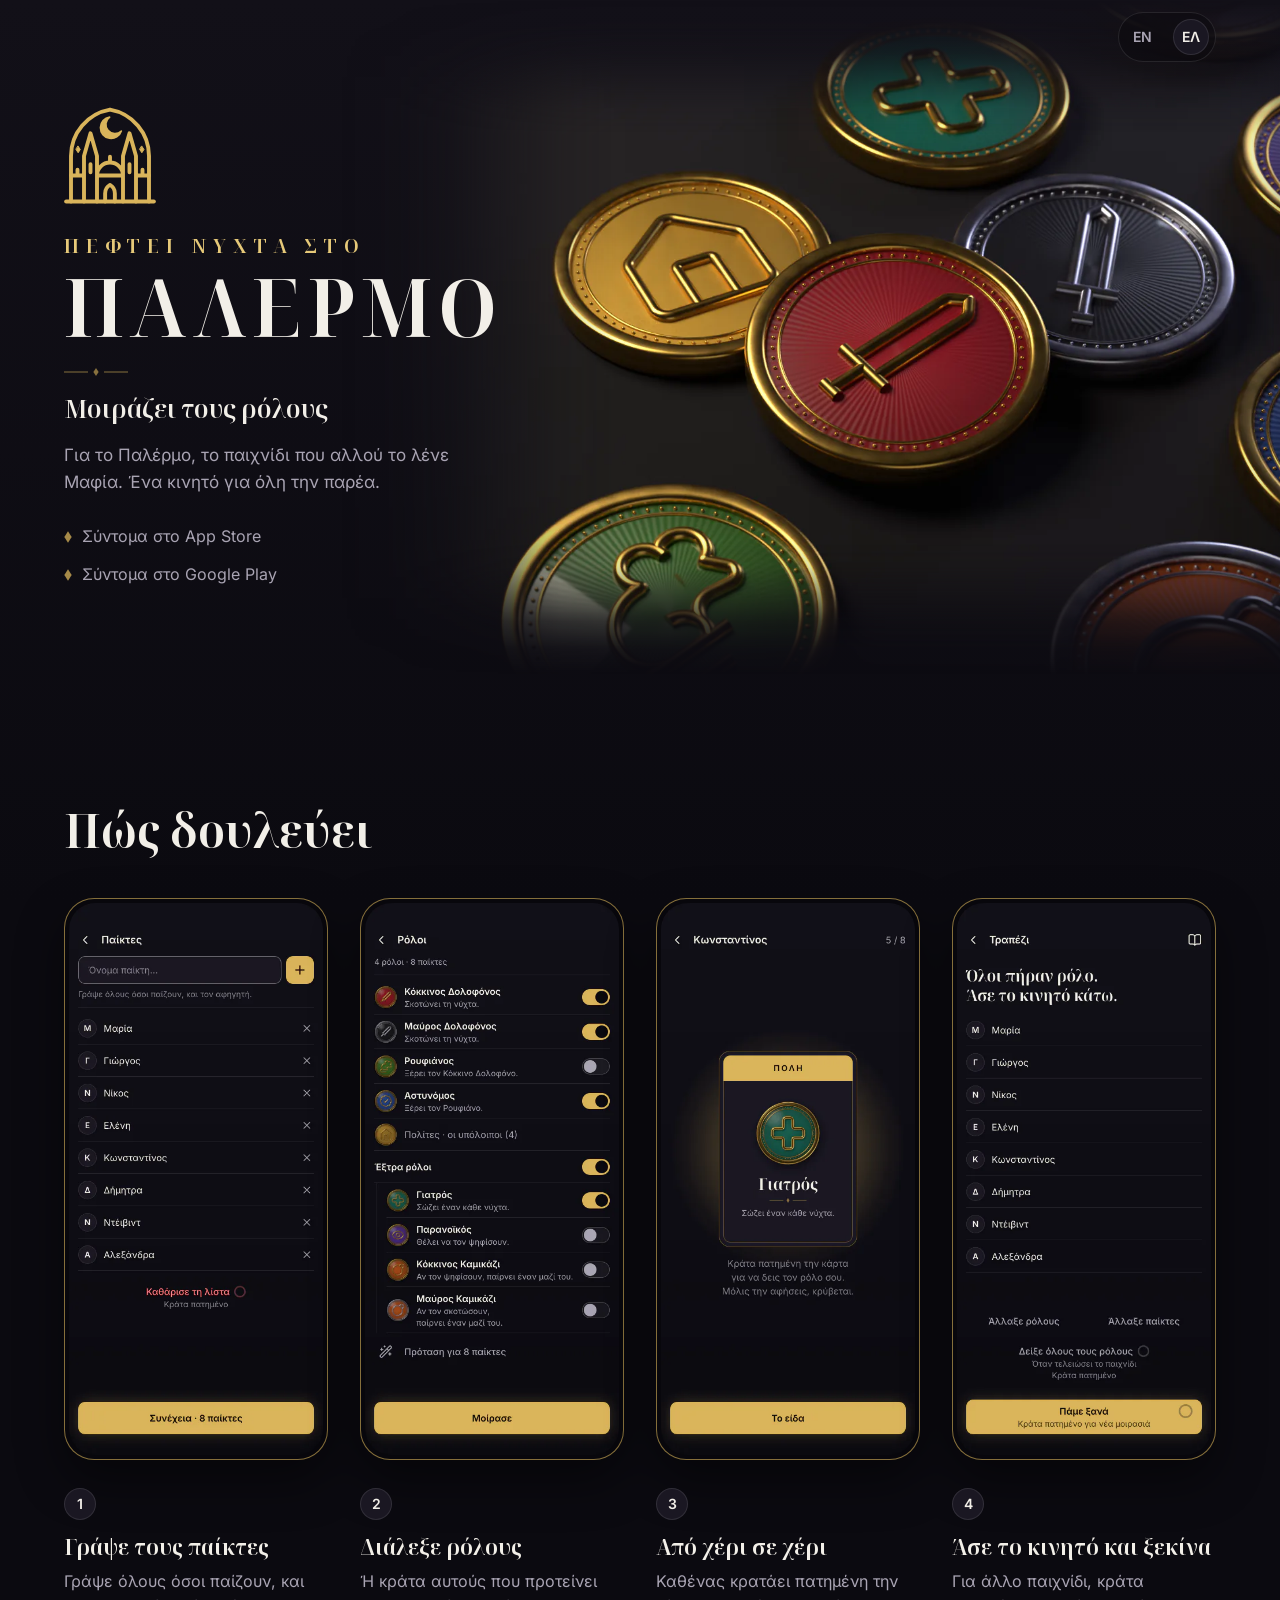
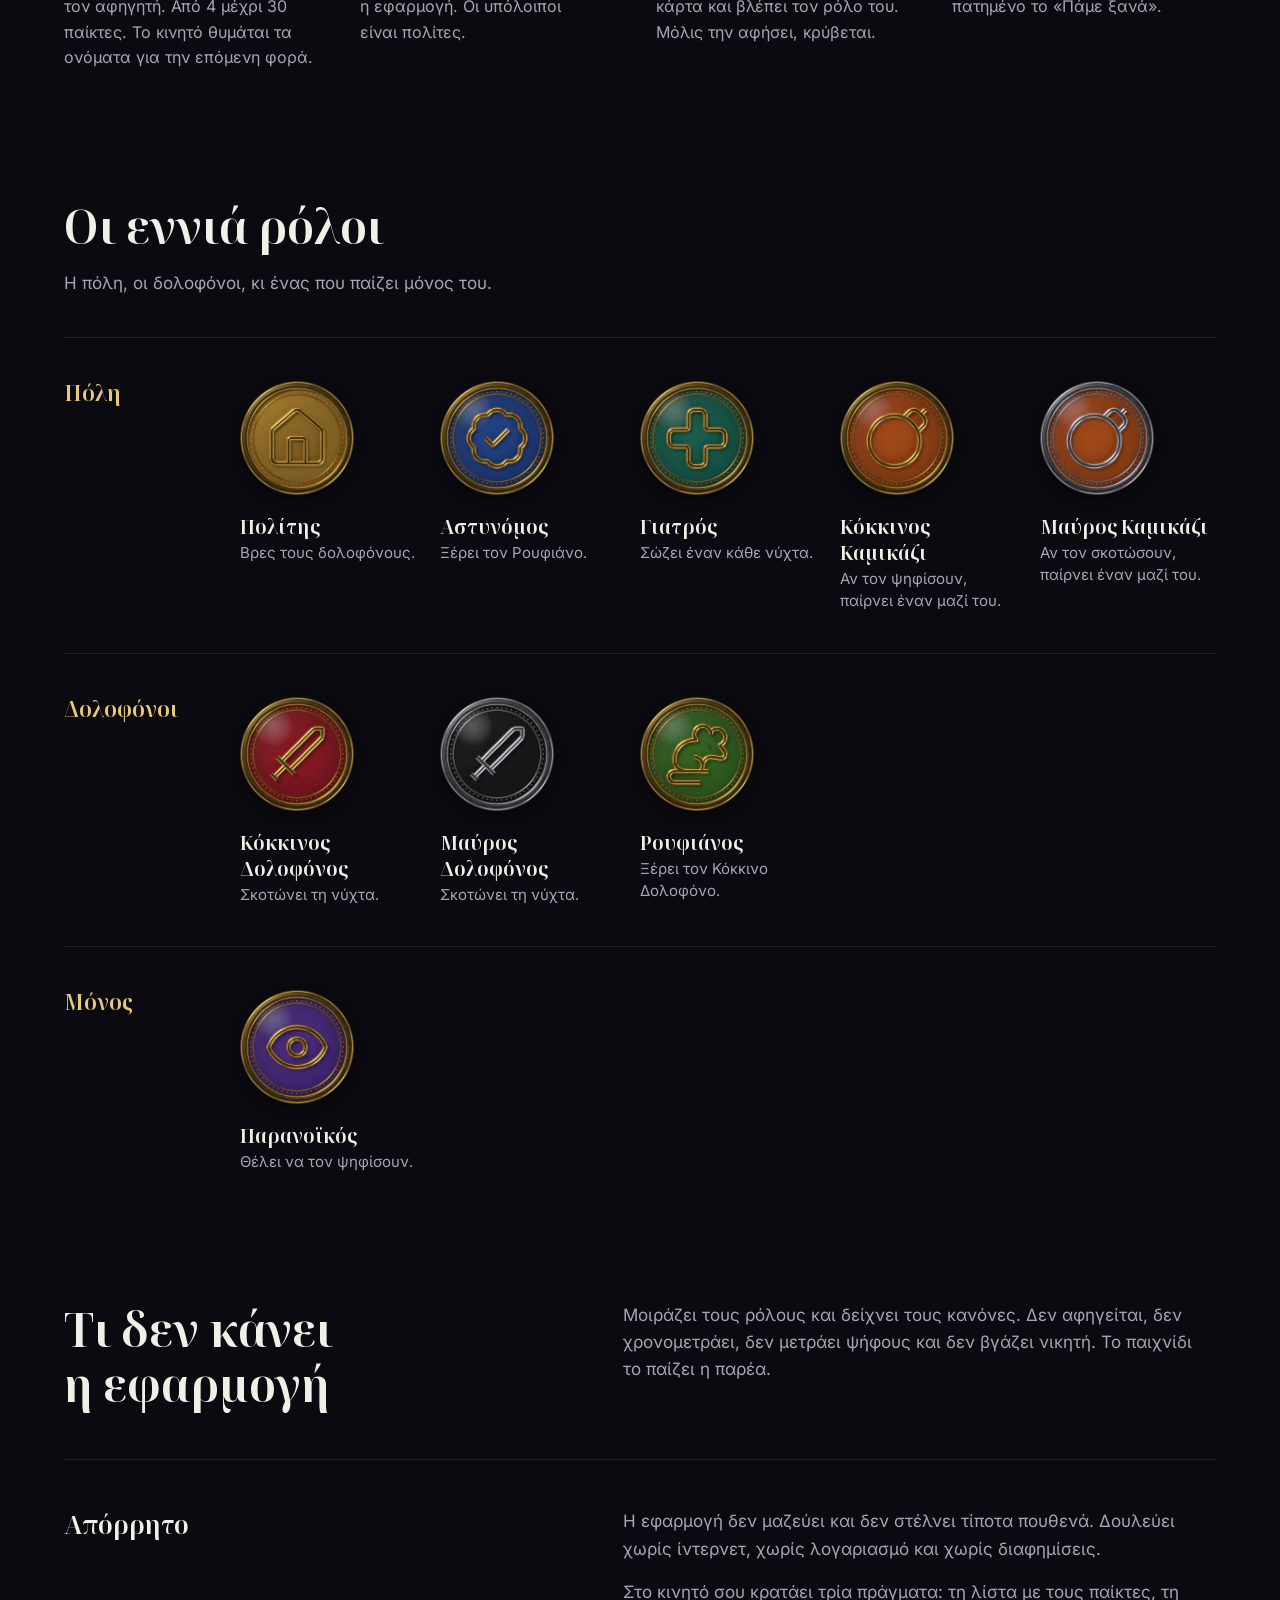
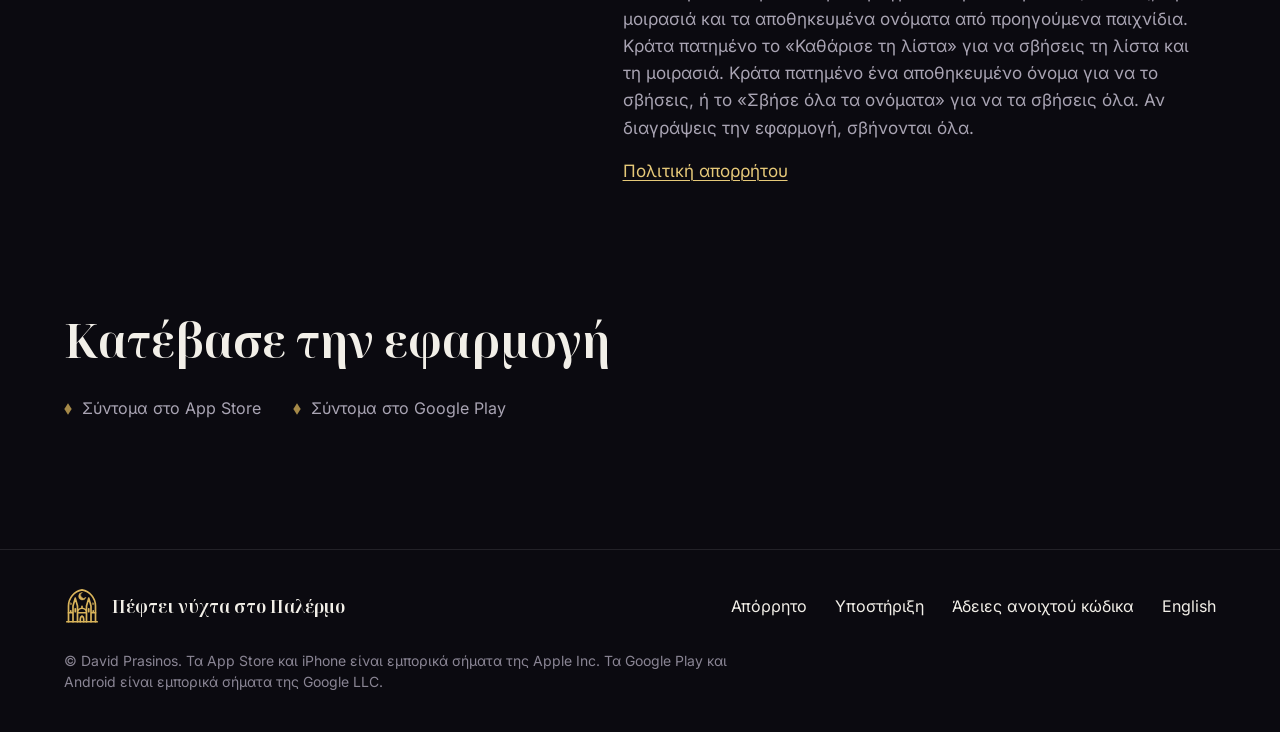
==== el/index.html @ d565e3c9 "[Palermo] Set Privacy policy website" ====
<!doctype html>
<!-- Built by scripts/build-site.mjs from site/src/. Edit the source and run npm run site:build. -->
<html lang="el">
  <head>
    <meta charset="utf-8" />
    <meta name="viewport" content="width=device-width, initial-scale=1" />
    <title>Πέφτει νύχτα στο Παλέρμο: η εφαρμογή που μοιράζει τους ρόλους</title>
    <meta name="description" content="Η εφαρμογή μοιράζει τους κρυφούς ρόλους για το Παλέρμο, το παιχνίδι που αλλού το λένε Μαφία. Ένα κινητό για όλη την παρέα. Χωρίς ίντερνετ, χωρίς λογαριασμό, χωρίς διαφημίσεις." />
    <meta name="theme-color" content="#121018" />
    <meta name="color-scheme" content="dark" />

    <link rel="canonical" href="https://prasinosdavid.github.io/palermo/el/" />
    <link rel="alternate" hreflang="en" href="https://prasinosdavid.github.io/palermo/" />
    <link rel="alternate" hreflang="el" href="https://prasinosdavid.github.io/palermo/el/" />
    <link rel="alternate" hreflang="x-default" href="https://prasinosdavid.github.io/palermo/" />

    <meta property="og:type" content="website" />
    <meta property="og:site_name" content="Πέφτει νύχτα στο Παλέρμο" />
    <meta property="og:title" content="Πέφτει νύχτα στο Παλέρμο: η εφαρμογή που μοιράζει τους ρόλους" />
    <meta property="og:description" content="Η εφαρμογή μοιράζει τους κρυφούς ρόλους για το Παλέρμο, το παιχνίδι που αλλού το λένε Μαφία. Ένα κινητό για όλη την παρέα. Χωρίς ίντερνετ, χωρίς λογαριασμό, χωρίς διαφημίσεις." />
    <meta property="og:url" content="https://prasinosdavid.github.io/palermo/el/" />
    <meta property="og:locale" content="el_GR" />
    <meta property="og:locale:alternate" content="en_US" />
    <meta property="og:image" content="https://prasinosdavid.github.io/palermo/assets/share-el.jpg" />
    <meta property="og:image:type" content="image/jpeg" />
    <meta property="og:image:width" content="1200" />
    <meta property="og:image:height" content="630" />
    <meta property="og:image:alt" content="Μετάλλια ρόλων από σμάλτο και χρυσό πάνω σε σκοτεινό τραπέζι, δίπλα στο έμβλημα και το όνομα «Πέφτει νύχτα στο Παλέρμο»." />
    <meta name="twitter:card" content="summary_large_image" />
    <meta name="twitter:title" content="Πέφτει νύχτα στο Παλέρμο: η εφαρμογή που μοιράζει τους ρόλους" />
    <meta name="twitter:description" content="Η εφαρμογή μοιράζει τους κρυφούς ρόλους για το Παλέρμο, το παιχνίδι που αλλού το λένε Μαφία. Ένα κινητό για όλη την παρέα. Χωρίς ίντερνετ, χωρίς λογαριασμό, χωρίς διαφημίσεις." />
    <meta name="twitter:image" content="https://prasinosdavid.github.io/palermo/assets/share-el.jpg" />
    <meta name="twitter:image:alt" content="Μετάλλια ρόλων από σμάλτο και χρυσό πάνω σε σκοτεινό τραπέζι, δίπλα στο έμβλημα και το όνομα «Πέφτει νύχτα στο Παλέρμο»." />

    <link rel="icon" href="../assets/favicon.svg" type="image/svg+xml" />
    <link rel="icon" href="../assets/favicon-32.png" type="image/png" sizes="32x32" />
    <link rel="apple-touch-icon" href="../assets/apple-touch-icon.png" />
    <link rel="preload" href="../assets/fonts/inter-latin-wght-normal.woff2" as="font" type="font/woff2" crossorigin />
    <link rel="preload" href="../assets/fonts/noto-serif-display-latin-wdth-normal.woff2" as="font" type="font/woff2" crossorigin />
    <link rel="preload" href="../assets/fonts/inter-greek-wght-normal.woff2" as="font" type="font/woff2" crossorigin />
    <link rel="preload" href="../assets/fonts/noto-serif-display-greek-wdth-normal.woff2" as="font" type="font/woff2" crossorigin />
    <link rel="stylesheet" href="../assets/site.css" />

    <script>
      // The language rule of the app, for the site. The English page is every page's default
      // address: a reader whose browser lists Greek, or who chose Greek here before, is taken
      // to the Greek page. A choice made with the switch is remembered in this browser and wins.
      // Without JavaScript the switch is an ordinary link and nothing else changes.
      ;(function (lang, greekPage) {
        var KEY = 'palermo.site.lang'
        var chosen = null
        try {
          chosen = localStorage.getItem(KEY)
        } catch (error) {}
        var languages = navigator.languages && navigator.languages.length ? navigator.languages : [navigator.language || '']
        var greek = chosen
          ? chosen === 'el'
          : languages.some(function (tag) {
              return /^el/i.test(tag)
            })
        if (lang === 'en' && greek) location.replace(greekPage + location.hash)
        document.addEventListener('click', function (event) {
          var link = event.target.closest ? event.target.closest('a[data-lang]') : null
          if (!link) return
          try {
            localStorage.setItem(KEY, link.getAttribute('data-lang'))
          } catch (error) {}
        })
      })('el', './')
    </script>
  </head>
  <body class="page-home">
    <a class="skip" href="#content">Μετάβαση στο περιεχόμενο</a>

    <header class="top">
      <a class="brand" href="./" aria-label="Πέφτει νύχτα στο Παλέρμο, αρχική σελίδα"><svg class="crest" viewBox="0 0 64 64" fill="none" stroke="currentColor" stroke-width="2" stroke-linecap="round" stroke-linejoin="round" aria-hidden="true" focusable="false"><path d="M8 60V32A29 29 0 0 1 32 3.43A29 29 0 0 1 56 32V60"/><path d="M5 60H59"/><path d="M8 44H16M12 44V40.5M16 60V32L20 18L24 32V60M20 37V42M24 44H40M24 44A8 8 0 0 1 40 44M32 36V32.5M29 60V55A6 6 0 0 1 32 49.8A6 6 0 0 1 35 55V60M40 60V32L44 18L48 32V60M44 37V42M48 44H56M52 44V40.5"/><path fill="currentColor" stroke-width="1" d="M31.81 8.06A6.6 6.6 0 1 0 38.98 16.62A5.6 5.6 0 1 1 31.81 8.06Z"/><path fill="currentColor" stroke-width="0.6" d="M12.4 26L13.7 28L12.4 30L11.1 28ZM51.6 26L52.9 28L51.6 30L50.3 28Z"/></svg><span>Πέφτει νύχτα στο Παλέρμο</span></a>
      <nav class="lang" aria-label="Γλώσσα">
        <a href="../" lang="en" hreflang="en" data-lang="en" aria-label="English"><span aria-hidden="true">EN</span></a>
        <a href="./" lang="el" hreflang="el" data-lang="el" aria-label="Ελληνικά" aria-current="true"><span aria-hidden="true">ΕΛ</span></a>
      </nav>
    </header>

    <main id="content">
      <section class="hero">
        <picture class="hero-art">
          <source media="(min-width: 880px)" srcset="../assets/img/hero-wide-1280.webp 1280w, ../assets/img/hero-wide-2048.webp 2048w" sizes="clamp(1180px, 102.4vw, 1507px)" width="2048" height="1000" />
          <img src="../assets/img/hero-tall-660.webp" srcset="../assets/img/hero-tall-660.webp 660w, ../assets/img/hero-tall-990.webp 990w" sizes="100vw" width="990" height="2151" alt="" fetchpriority="high" decoding="async" />
        </picture>
        <div class="hero-in">
          <svg class="crest" viewBox="0 0 64 64" fill="none" stroke="currentColor" stroke-width="2" stroke-linecap="round" stroke-linejoin="round" aria-hidden="true" focusable="false">
            <path d="M8 60V32A29 29 0 0 1 32 3.43A29 29 0 0 1 56 32V60"/>
            <path d="M5 60H59"/>
            <path d="M8 44H16M12 44V40.5M16 60V32L20 18L24 32V60M20 37V42M24 44H40M24 44A8 8 0 0 1 40 44M32 36V32.5M29 60V55A6 6 0 0 1 32 49.8A6 6 0 0 1 35 55V60M40 60V32L44 18L48 32V60M44 37V42M48 44H56M52 44V40.5"/>
            <path fill="currentColor" stroke-width="1" d="M31.81 8.06A6.6 6.6 0 1 0 38.98 16.62A5.6 5.6 0 1 1 31.81 8.06Z"/>
            <path fill="currentColor" stroke-width="0.6" d="M12.4 26L13.7 28L12.4 30L11.1 28ZM51.6 26L52.9 28L51.6 30L50.3 28Z"/>
          </svg>
          <h1 class="wordmark">
            <span class="sr">Πέφτει νύχτα στο Παλέρμο</span>
            <span class="wordmark-top" aria-hidden="true">ΠΕΦΤΕΙ ΝΥΧΤΑ ΣΤΟ</span>
            <span class="wordmark-main" aria-hidden="true">ΠΑΛΕΡΜΟ</span>
          </h1>
          <div class="hero-words">
            <svg class="pip" viewBox="0 0 64 8" aria-hidden="true" focusable="false">
              <path d="M0 4H24M40 4H64" stroke="currentColor" stroke-width="1" fill="none" />
              <path d="M32 0L34.6 4L32 8L29.4 4Z" fill="currentColor" />
            </svg>
            <p class="tagline">Μοιράζει τους ρόλους</p>
            <p class="lede">Για το Παλέρμο, το παιχνίδι που αλλού το λένε Μαφία. Ένα κινητό για όλη την παρέα.</p>
            <ul class="stores" role="list" aria-label="Πού θα βρεις την εφαρμογή">
              <li class="soon">Σύντομα στο App Store</li>
              <li class="soon">Σύντομα στο Google Play</li>
            </ul>
          </div>
        </div>
      </section>

      <section class="section wrap" aria-labelledby="how">
        <div class="section-head">
          <h2 id="how">Πώς δουλεύει</h2>
        </div>
        <ol class="beats" role="list">
          <li class="beat">
            <figure class="phone">
              <img src="../assets/img/shot-el-players-440.webp" srcset="../assets/img/shot-el-players-440.webp 440w, ../assets/img/shot-el-players-880.webp 880w" sizes="(min-width: 1280px) 264px, (min-width: 1040px) 22vw, (min-width: 700px) 224px, 40vw" width="880" height="1912" alt="Η οθόνη «Παίκτες»: οκτώ ονόματα σε λίστα και το κουμπί «Συνέχεια · 8 παίκτες»." loading="lazy" decoding="async" />
            </figure>
            <h3>Γράψε τους παίκτες</h3>
            <p>
              Γράψε όλους όσοι παίζουν, και τον αφηγητή. Από 4 μέχρι 30 παίκτες. Το κινητό θυμάται τα ονόματα για την
              επόμενη φορά.
            </p>
          </li>
          <li class="beat">
            <figure class="phone">
              <img src="../assets/img/shot-el-roles-440.webp" srcset="../assets/img/shot-el-roles-440.webp 440w, ../assets/img/shot-el-roles-880.webp 880w" sizes="(min-width: 1280px) 264px, (min-width: 1040px) 22vw, (min-width: 700px) 224px, 40vw" width="880" height="1912" alt="Η οθόνη «Ρόλοι»: ένας διακόπτης δίπλα σε κάθε ρόλο." loading="lazy" decoding="async" />
            </figure>
            <h3>Διάλεξε ρόλους</h3>
            <p>Ή κράτα αυτούς που προτείνει η εφαρμογή. Οι υπόλοιποι είναι πολίτες.</p>
          </li>
          <li class="beat">
            <figure class="phone">
              <img src="../assets/img/shot-el-hold-440.webp" srcset="../assets/img/shot-el-hold-440.webp 440w, ../assets/img/shot-el-hold-880.webp 880w" sizes="(min-width: 1280px) 264px, (min-width: 1040px) 22vw, (min-width: 700px) 224px, 40vw" width="880" height="1912" alt="Μια κάρτα ρόλου ανοιχτή: ο Γιατρός, με τη φράση «Σώζει έναν κάθε νύχτα.»" loading="lazy" decoding="async" />
            </figure>
            <h3>Από χέρι σε χέρι</h3>
            <p>Καθένας κρατάει πατημένη την κάρτα και βλέπει τον ρόλο του. Μόλις την αφήσει, κρύβεται.</p>
          </li>
          <li class="beat">
            <figure class="phone">
              <img src="../assets/img/shot-el-table-440.webp" srcset="../assets/img/shot-el-table-440.webp 440w, ../assets/img/shot-el-table-880.webp 880w" sizes="(min-width: 1280px) 264px, (min-width: 1040px) 22vw, (min-width: 700px) 224px, 40vw" width="880" height="1912" alt="Η οθόνη «Τραπέζι»: τα οκτώ ονόματα χωρίς κανέναν ρόλο, πάνω από το κουμπί «Πάμε ξανά»." loading="lazy" decoding="async" />
            </figure>
            <h3>Άσε το κινητό και ξεκίνα</h3>
            <p>Για άλλο παιχνίδι, κράτα πατημένο το «Πάμε ξανά».</p>
          </li>
        </ol>
      </section>

      <section class="section wrap" aria-labelledby="roles">
        <div class="section-head">
          <h2 id="roles">Οι εννιά ρόλοι</h2>
          <p>Η πόλη, οι δολοφόνοι, κι ένας που παίζει μόνος του.</p>
        </div>
        <div class="sides">
          <div class="side">
            <h3>Πόλη</h3>
            <ul class="coins" role="list">
              <li class="coin">
                <img src="../assets/img/role-citizen-128.webp" srcset="../assets/img/role-citizen-128.webp 128w, ../assets/img/role-citizen-256.webp 256w" sizes="(min-width: 700px) 120px, 72px" width="256" height="256" alt="" loading="lazy" decoding="async" />
                <p>
                  <strong class="coin-name">Πολίτης</strong>
                  <span class="coin-line">Βρες τους δολοφόνους.</span>
                </p>
              </li>
              <li class="coin">
                <img src="../assets/img/role-policeman-128.webp" srcset="../assets/img/role-policeman-128.webp 128w, ../assets/img/role-policeman-256.webp 256w" sizes="(min-width: 700px) 120px, 72px" width="256" height="256" alt="" loading="lazy" decoding="async" />
                <p>
                  <strong class="coin-name">Αστυνόμος</strong>
                  <span class="coin-line">Ξέρει τον Ρουφιάνο.</span>
                </p>
              </li>
              <li class="coin">
                <img src="../assets/img/role-doctor-128.webp" srcset="../assets/img/role-doctor-128.webp 128w, ../assets/img/role-doctor-256.webp 256w" sizes="(min-width: 700px) 120px, 72px" width="256" height="256" alt="" loading="lazy" decoding="async" />
                <p>
                  <strong class="coin-name">Γιατρός</strong>
                  <span class="coin-line">Σώζει έναν κάθε νύχτα.</span>
                </p>
              </li>
              <li class="coin">
                <img src="../assets/img/role-red-kamikaze-128.webp" srcset="../assets/img/role-red-kamikaze-128.webp 128w, ../assets/img/role-red-kamikaze-256.webp 256w" sizes="(min-width: 700px) 120px, 72px" width="256" height="256" alt="" loading="lazy" decoding="async" />
                <p>
                  <strong class="coin-name">Κόκκινος Καμικάζι</strong>
                  <span class="coin-line">Αν τον ψηφίσουν, παίρνει έναν μαζί του.</span>
                </p>
              </li>
              <li class="coin">
                <img src="../assets/img/role-black-kamikaze-128.webp" srcset="../assets/img/role-black-kamikaze-128.webp 128w, ../assets/img/role-black-kamikaze-256.webp 256w" sizes="(min-width: 700px) 120px, 72px" width="256" height="256" alt="" loading="lazy" decoding="async" />
                <p>
                  <strong class="coin-name">Μαύρος Καμικάζι</strong>
                  <span class="coin-line">Αν τον σκοτώσουν, παίρνει έναν μαζί του.</span>
                </p>
              </li>
            </ul>
          </div>
          <div class="side">
            <h3>Δολοφόνοι</h3>
            <ul class="coins" role="list">
              <li class="coin">
                <img src="../assets/img/role-red-killer-128.webp" srcset="../assets/img/role-red-killer-128.webp 128w, ../assets/img/role-red-killer-256.webp 256w" sizes="(min-width: 700px) 120px, 72px" width="256" height="256" alt="" loading="lazy" decoding="async" />
                <p>
                  <strong class="coin-name">Κόκκινος Δολοφόνος</strong>
                  <span class="coin-line">Σκοτώνει τη νύχτα.</span>
                </p>
              </li>
              <li class="coin">
                <img src="../assets/img/role-black-killer-128.webp" srcset="../assets/img/role-black-killer-128.webp 128w, ../assets/img/role-black-killer-256.webp 256w" sizes="(min-width: 700px) 120px, 72px" width="256" height="256" alt="" loading="lazy" decoding="async" />
                <p>
                  <strong class="coin-name">Μαύρος Δολοφόνος</strong>
                  <span class="coin-line">Σκοτώνει τη νύχτα.</span>
                </p>
              </li>
              <li class="coin">
                <img src="../assets/img/role-snitch-128.webp" srcset="../assets/img/role-snitch-128.webp 128w, ../assets/img/role-snitch-256.webp 256w" sizes="(min-width: 700px) 120px, 72px" width="256" height="256" alt="" loading="lazy" decoding="async" />
                <p>
                  <strong class="coin-name">Ρουφιάνος</strong>
                  <span class="coin-line">Ξέρει τον Κόκκινο Δολοφόνο.</span>
                </p>
              </li>
            </ul>
          </div>
          <div class="side">
            <h3>Μόνος</h3>
            <ul class="coins" role="list">
              <li class="coin">
                <img src="../assets/img/role-paranoid-128.webp" srcset="../assets/img/role-paranoid-128.webp 128w, ../assets/img/role-paranoid-256.webp 256w" sizes="(min-width: 700px) 120px, 72px" width="256" height="256" alt="" loading="lazy" decoding="async" />
                <p>
                  <strong class="coin-name">Παρανοϊκός</strong>
                  <span class="coin-line">Θέλει να τον ψηφίσουν.</span>
                </p>
              </li>
            </ul>
          </div>
        </div>
      </section>

      <section class="section wrap" aria-labelledby="not">
        <div class="stance">
          <h2 id="not">Τι δεν κάνει η εφαρμογή</h2>
          <div class="stance-text">
            <p>
              Μοιράζει τους ρόλους και δείχνει τους κανόνες. Δεν αφηγείται, δεν χρονομετράει, δεν μετράει ψήφους και δεν
              βγάζει νικητή. Το παιχνίδι το παίζει η παρέα.
            </p>
          </div>
        </div>
        <div class="stance">
          <h3>Απόρρητο</h3>
          <div class="stance-text">
            <p>Η εφαρμογή δεν μαζεύει και δεν στέλνει τίποτα πουθενά. Δουλεύει χωρίς ίντερνετ, χωρίς λογαριασμό και χωρίς διαφημίσεις.</p>
            <p>
              Στο κινητό σου κρατάει τρία πράγματα: τη λίστα με τους παίκτες, τη μοιρασιά και τα αποθηκευμένα ονόματα από
              προηγούμενα παιχνίδια. Κράτα πατημένο το «Καθάρισε τη λίστα» για να σβήσεις τη λίστα και τη μοιρασιά.
              Κράτα πατημένο ένα αποθηκευμένο όνομα για να το σβήσεις, ή το «Σβήσε όλα τα ονόματα» για να τα σβήσεις
              όλα. Αν διαγράψεις την εφαρμογή, σβήνονται όλα.
            </p>
            <p><a href="privacy.html">Πολιτική απορρήτου</a></p>
          </div>
        </div>
      </section>

      <section class="section wrap closing" aria-labelledby="closing">
        <h2 id="closing">Κατέβασε την εφαρμογή</h2>
        <ul class="stores" role="list" aria-label="Πού θα βρεις την εφαρμογή">
          <li class="soon">Σύντομα στο App Store</li>
          <li class="soon">Σύντομα στο Google Play</li>
        </ul>
      </section>
    </main>

    <footer class="foot">
      <div class="foot-in">
        <a class="brand" href="./" aria-label="Πέφτει νύχτα στο Παλέρμο, αρχική σελίδα"><svg class="crest" viewBox="0 0 64 64" fill="none" stroke="currentColor" stroke-width="2" stroke-linecap="round" stroke-linejoin="round" aria-hidden="true" focusable="false"><path d="M8 60V32A29 29 0 0 1 32 3.43A29 29 0 0 1 56 32V60"/><path d="M5 60H59"/><path d="M8 44H16M12 44V40.5M16 60V32L20 18L24 32V60M20 37V42M24 44H40M24 44A8 8 0 0 1 40 44M32 36V32.5M29 60V55A6 6 0 0 1 32 49.8A6 6 0 0 1 35 55V60M40 60V32L44 18L48 32V60M44 37V42M48 44H56M52 44V40.5"/><path fill="currentColor" stroke-width="1" d="M31.81 8.06A6.6 6.6 0 1 0 38.98 16.62A5.6 5.6 0 1 1 31.81 8.06Z"/><path fill="currentColor" stroke-width="0.6" d="M12.4 26L13.7 28L12.4 30L11.1 28ZM51.6 26L52.9 28L51.6 30L50.3 28Z"/></svg><span>Πέφτει νύχτα στο Παλέρμο</span></a>
        <nav aria-label="Ιστότοπος">
          <ul>
            <li><a href="privacy.html">Απόρρητο</a></li>
            <li><a href="support.html">Υποστήριξη</a></li>
            <li><a href="../licenses.txt" hreflang="en" type="text/plain">Άδειες ανοιχτού κώδικα</a></li>
            <li><a href="../" lang="en" hreflang="en" data-lang="en">English</a></li>
          </ul>
        </nav>
        <p class="fine">© David Prasinos. Τα App Store και iPhone είναι εμπορικά σήματα της Apple Inc. Τα Google Play και Android είναι εμπορικά σήματα της Google LLC.</p>
      </div>
    </footer>
  </body>
</html>
---- assets/site.css ----
/* The public site of Night Falls on Palermo (Πέφτει νύχτα στο Παλέρμο): one stylesheet for the
   landing page, the privacy policy and the support page, in both languages.
   scripts/build-site.mjs copies it to assets/site.css.

   It is the app's own world (docs/spec/04-build.md → Design): velvet dark, ivory, aged gold,
   hairlines, Noto Serif Display over Inter. Colours and radii are the tokens of src/app/theme.css.
   Greek decides every measure: no capitals made by CSS, nothing truncates, headings wrap.
   Only transform and opacity ever move, and not at all with reduced motion. */

/* The four font files the app ships: Greek and Latin subsets of the two variable faces. */
@font-face {
  font-family: 'Inter Variable';
  font-style: normal;
  font-display: swap;
  font-weight: 100 900;
  src: url('fonts/inter-greek-wght-normal.woff2') format('woff2');
  unicode-range: U+0370-0377, U+037A-037F, U+0384-038A, U+038C, U+038E-03A1, U+03A3-03FF;
}
@font-face {
  font-family: 'Inter Variable';
  font-style: normal;
  font-display: swap;
  font-weight: 100 900;
  src: url('fonts/inter-latin-wght-normal.woff2') format('woff2');
  unicode-range:
    U+0000-00FF, U+0131, U+0152-0153, U+02BB-02BC, U+02C6, U+02DA, U+02DC, U+0304, U+0308, U+0329, U+2000-206F,
    U+20AC, U+2122, U+2191, U+2193, U+2212, U+2215, U+FEFF, U+FFFD;
}
@font-face {
  font-family: 'Noto Serif Display Variable';
  font-style: normal;
  font-display: swap;
  font-weight: 100 900;
  font-stretch: 62.5% 100%;
  src: url('fonts/noto-serif-display-greek-wdth-normal.woff2') format('woff2');
  unicode-range: U+0370-0377, U+037A-037F, U+0384-038A, U+038C, U+038E-03A1, U+03A3-03FF;
}
@font-face {
  font-family: 'Noto Serif Display Variable';
  font-style: normal;
  font-display: swap;
  font-weight: 100 900;
  font-stretch: 62.5% 100%;
  src: url('fonts/noto-serif-display-latin-wdth-normal.woff2') format('woff2');
  unicode-range:
    U+0000-00FF, U+0131, U+0152-0153, U+02BB-02BC, U+02C6, U+02DA, U+02DC, U+0304, U+0308, U+0329, U+2000-206F,
    U+20AC, U+2122, U+2191, U+2193, U+2212, U+2215, U+FEFF, U+FFFD;
}

:root {
  --deep: #0b0a10;
  --page: #121018;
  --raised: #1a1722;
  --fg: #f2efe8;
  --muted: #a9a4b3;
  --subtle: #8a8594;
  --gold: #d9b45b;
  --gold-text: #e6c979;
  --ink: #0b0a10;
  --hairline: rgba(255, 255, 255, 0.1);
  --gilt: rgba(217, 180, 91, 0.4);

  --display: 'Noto Serif Display Variable', 'Noto Serif Display', Georgia, 'Times New Roman', serif;
  --text: 'Inter Variable', Inter, system-ui, -apple-system, Roboto, 'Helvetica Neue', Arial, sans-serif;

  /* The page's side margin, and the column everything but the hero's picture keeps to. */
  --gutter: clamp(1.25rem, 5vw, 4rem);
  --column: 72rem;
  --section: clamp(4.5rem, 11vw, 8rem);

  --ease-out: cubic-bezier(0.22, 1, 0.36, 1);

  /* How the hero's render ends: it has no edge anywhere, it dims into the velvet. Each is a mask
     in six eased steps, because a straight ramp from the page's violet to the render's studio
     grey shows where it starts. Down the picture on a phone; down and across it on a wide screen. */
  --dim-tall: linear-gradient(
    180deg,
    transparent 0%, rgba(0, 0, 0, 0.05) 3.2%, rgba(0, 0, 0, 0.22) 6.4%, rgba(0, 0, 0, 0.55) 9.6%, rgba(0, 0, 0, 0.87) 12.8%, #000 16%,
    #000 86%, rgba(0, 0, 0, 0.87) 88.8%, rgba(0, 0, 0, 0.55) 91.6%, rgba(0, 0, 0, 0.22) 94.4%, rgba(0, 0, 0, 0.05) 97.2%, transparent 100%
  );
  --dim-wide-down: linear-gradient(
    180deg,
    transparent 0%, rgba(0, 0, 0, 0.05) 4%, rgba(0, 0, 0, 0.22) 8%, rgba(0, 0, 0, 0.55) 12%, rgba(0, 0, 0, 0.87) 16%, #000 20%,
    #000 80%, rgba(0, 0, 0, 0.87) 84%, rgba(0, 0, 0, 0.55) 88%, rgba(0, 0, 0, 0.22) 92%, rgba(0, 0, 0, 0.05) 96%, transparent 100%
  );
  --dim-wide-across: linear-gradient(
    90deg,
    transparent 20%, rgba(0, 0, 0, 0.05) 24%, rgba(0, 0, 0, 0.22) 28%, rgba(0, 0, 0, 0.55) 32%, rgba(0, 0, 0, 0.87) 36%, #000 40%,
    #000 84%, rgba(0, 0, 0, 0.87) 87.2%, rgba(0, 0, 0, 0.55) 90.4%, rgba(0, 0, 0, 0.22) 93.6%, rgba(0, 0, 0, 0.05) 96.8%, transparent 100%
  );
}

*,
*::before,
*::after {
  box-sizing: border-box;
}

html {
  background: var(--deep);
  color-scheme: dark;
  -webkit-text-size-adjust: 100%;
  text-size-adjust: 100%;
  -webkit-tap-highlight-color: transparent;
}

body {
  margin: 0;
  min-height: 100vh;
  min-height: 100dvh;
  display: flex;
  flex-direction: column;
  color: var(--fg);
  font-family: var(--text);
  font-size: 1rem;
  line-height: 1.6;
  /* The app's own cut of Inter: the single-storey a and the round punctuation. */
  font-feature-settings: 'cv11', 'ss03';
  -webkit-font-smoothing: antialiased;
  -moz-osx-font-smoothing: grayscale;
}

/* The app's page gradient, held still behind everything that scrolls. */
body::before {
  content: '';
  position: fixed;
  inset: 0;
  z-index: -1;
  background: linear-gradient(180deg, var(--page) 0%, var(--deep) 100%);
}

main {
  flex: 1;
}

h1,
h2,
h3 {
  margin: 0;
  font-family: var(--display);
  font-weight: 650;
  font-stretch: 90%;
  font-optical-sizing: auto;
  line-height: 1.2;
  text-wrap: balance;
}

h2 {
  font-size: clamp(1.875rem, 1.3rem + 2.4vw, 3rem);
  line-height: 1.14;
}

h3 {
  font-size: 1.375rem;
  line-height: 1.3;
}

p {
  margin: 0;
}

img {
  display: block;
  max-width: 100%;
  height: auto;
}

a {
  color: var(--gold-text);
  text-decoration-line: underline;
  text-decoration-thickness: 1px;
  text-underline-offset: 0.2em;
}
a:hover {
  color: var(--fg);
}

/* The app's focus ring: 2 pt of gold, 2 pt away. */
:focus-visible {
  outline: 2px solid var(--gold);
  outline-offset: 2px;
}
:focus:not(:focus-visible) {
  outline: none;
}

.sr {
  position: absolute;
  width: 1px;
  height: 1px;
  margin: -1px;
  padding: 0;
  overflow: hidden;
  clip-path: inset(50%);
  white-space: nowrap;
  border: 0;
}

.skip {
  position: absolute;
  top: 0.75rem;
  left: var(--gutter);
  z-index: 3;
  padding: 0.75rem 1rem;
  border-radius: 0.75rem;
  background: var(--gold);
  color: var(--ink);
  font-weight: 600;
  text-decoration: none;
  transform: translateY(-200%);
}
.skip:focus {
  transform: none;
}
.skip:hover {
  color: var(--ink);
}

.wrap {
  width: min(100% - 2 * var(--gutter), var(--column));
  margin-inline: auto;
}

/* The diamond rule of the app's card face: the pip of the crest's two stars between two lines. */
.pip {
  display: block;
  width: 4rem;
  height: 0.5rem;
  color: var(--gold);
  opacity: 0.6;
}

/* ---------------------------------------------------------------------------------------------
   Header: the name on the left (not on the landing page, whose hero carries it), the app's
   language pill on the right.
   --------------------------------------------------------------------------------------------- */

.top {
  position: relative;
  z-index: 2;
  display: flex;
  align-items: center;
  justify-content: space-between;
  gap: 1rem;
  width: min(100% - 2 * var(--gutter), var(--column));
  margin-inline: auto;
  padding-block: 0.75rem;
}

.brand {
  display: inline-flex;
  align-items: center;
  gap: 0.75rem;
  /* Beside the language pill the name may break into two lines before it pushes anything out. */
  min-width: 0;
  min-height: 3rem;
  color: var(--fg);
  font-family: var(--display);
  font-weight: 650;
  font-stretch: 90%;
  font-size: 1.125rem;
  line-height: 1.3;
  text-decoration: none;
}
.brand:hover {
  color: var(--gold-text);
}
.brand .crest {
  flex: none;
  width: 2.25rem;
  height: 2.25rem;
  color: var(--gold);
  stroke-width: 3;
}

.lang {
  display: inline-flex;
  flex: none;
  margin-left: auto;
  border: 1px solid var(--hairline);
  border-radius: 999px;
  background: rgba(11, 10, 16, 0.55);
}
/* The target is 48 pt; the chip inside it is what looks chosen. */
.lang a {
  display: grid;
  place-items: center;
  width: 3rem;
  height: 3rem;
  border-radius: 999px;
  color: var(--muted);
  font-size: 0.875rem;
  font-weight: 600;
  letter-spacing: 0.025em;
  text-decoration: none;
}
.lang a span {
  display: grid;
  place-items: center;
  min-width: 2.25rem;
  height: 2.25rem;
  padding: 0 0.5rem;
  border-radius: 999px;
}
.lang a:hover {
  color: var(--fg);
}
.lang a[aria-current] {
  color: var(--fg);
}
.lang a[aria-current] span {
  background: var(--raised);
  box-shadow: inset 0 0 0 1px var(--hairline);
}

/* On the landing page the header lies over the hero. */
.page-home .top {
  position: absolute;
  inset: 0 0 auto;
}
.page-home .top .brand {
  display: none;
}

/* ---------------------------------------------------------------------------------------------
   Hero. The medallions are the picture; the words stand in the dark the render leaves free:
   above the coins on a phone (hero-tall), to their left on a wide screen (hero-wide).
   --------------------------------------------------------------------------------------------- */

.hero {
  position: relative;
  isolation: isolate;
  overflow: hidden;
  overflow: clip;
  /* How much of the tall render shows at the bottom of the hero. Its coins fill the lower 1.27
     of its width, so on a phone this is the coins with a strip of empty table above them. */
  --coins: min(150vw, 46rem);
}

.hero-art {
  position: absolute;
  inset: auto 0 0;
  z-index: -1;
  height: var(--coins);
  -webkit-mask-image: var(--dim-tall);
  mask-image: var(--dim-tall);
}
.hero-art img {
  width: 100%;
  height: 100%;
  max-width: none;
  object-fit: cover;
  object-position: 50% 100%;
}

.hero-in {
  display: flex;
  flex-direction: column;
  align-items: center;
  width: min(100% - 2 * var(--gutter), var(--column));
  margin-inline: auto;
  /* The words end where the first coins begin: under the strip of empty table on a phone, and
     at the top of the picture once it has reached its full height. */
  padding: 5.5rem 0 min(129vw, 46rem);
  text-align: center;
}

.hero .crest {
  width: clamp(5.5rem, 26vw, 7.5rem);
  height: auto;
  aspect-ratio: 1;
  color: var(--gold);
  stroke-width: 2.4;
}

/* The wordmark is the app's: the name of the game in the language of the page, a small tracked
   lead over the big name (home.wordmarkLead and home.wordmarkName in src/strings, which store the
   capitals as written: capitals are never made with CSS, and Greek ones carry no tonos). Neither
   line wraps, and the lead stands inside the width of the name in both languages. The left padding
   of each line equals its tracking, which would otherwise push centred capitals off centre. Its
   size follows the width of a narrow screen and nothing else, so no text size can push it over
   the edge. */
.wordmark {
  display: flex;
  flex-direction: column;
  align-items: center;
  margin-top: 1.5rem;
  white-space: nowrap;
}
.wordmark-top {
  padding-left: 0.34em;
  font-size: min(4.8vw, 1.25rem);
  line-height: 1.4;
  letter-spacing: 0.34em;
  color: var(--gold-text);
}
.wordmark-main {
  margin-top: 0.25rem;
  padding-left: 0.08em;
  font-size: min(15vw, 5rem);
  line-height: 1.05;
  letter-spacing: 0.08em;
}

.hero .pip {
  margin-top: 1.25rem;
}

.tagline {
  margin-top: 1rem;
  font-family: var(--display);
  font-weight: 600;
  font-stretch: 90%;
  font-size: clamp(1.25rem, 1rem + 1.2vw, 1.625rem);
  line-height: 1.3;
  text-wrap: balance;
}

.lede {
  max-width: 27rem;
  margin-top: 1rem;
  color: var(--muted);
  font-size: 1.0625rem;
  text-wrap: pretty;
}

/* The lockup rises as the app's Home does at launch: three steps, 160 ms apart. */
@media (prefers-reduced-motion: no-preference) {
  .hero .crest,
  .hero .wordmark,
  .hero-words {
    animation: rise 900ms var(--ease-out) both;
  }
  .hero .crest {
    animation-delay: 100ms;
  }
  .hero .wordmark {
    animation-delay: 260ms;
  }
  .hero-words {
    animation-delay: 420ms;
  }
}
@keyframes rise {
  from {
    opacity: 0;
    transform: translateY(10px);
  }
}

.hero-words {
  display: flex;
  flex-direction: column;
  align-items: inherit;
}

@media (min-width: 880px) {
  .hero {
    display: flex;
    align-items: center;
    min-height: clamp(36rem, 50vw, 46rem);
    /* Where the words end, measured from the left edge of the hero: the picture starts its coins
       just beyond. The words' own column is 27rem wide. */
    --words-end: calc(max(var(--gutter), (100% - var(--column)) / 2) + 27rem);
  }

  /* The render is as tall as the hero and placed, not stretched to cover: it starts where the
     words end and is then pulled back by a third of its own width, the empty table before its
     first coins, which goes under the words and is faded out. */
  .hero-art {
    inset: 0 auto 0 calc(var(--words-end) + 1.5rem);
    width: auto;
    height: auto;
    aspect-ratio: 2048 / 1000;
    transform: translateX(-33%);
    -webkit-mask-image: var(--dim-wide-down);
    mask-image: var(--dim-wide-down);
  }
  .hero-art img {
    object-fit: fill;
    -webkit-mask-image: var(--dim-wide-across);
    mask-image: var(--dim-wide-across);
  }

  .hero-in {
    align-items: flex-start;
    padding: 6.5rem 0 5.5rem;
    text-align: left;
  }
  .hero .crest {
    width: 6.5rem;
    margin-left: -0.35rem;
  }
  .wordmark {
    align-items: flex-start;
  }
  .wordmark-top,
  .wordmark-main {
    padding-left: 0;
  }
  .hero-words {
    max-width: 27rem;
  }
}

/* ---------------------------------------------------------------------------------------------
   Store links. A link is the app's gold button; a store the app is not in yet is a plain line.
   --------------------------------------------------------------------------------------------- */

.stores {
  /* One column as wide as its longest label, so two buttons are the same button twice. */
  display: inline-grid;
  gap: 0.75rem 1rem;
  margin: 1.75rem 0 0;
  padding: 0;
  list-style: none;
}
.stores a {
  display: inline-flex;
  align-items: center;
  justify-content: center;
  width: 100%;
  min-height: 3.5rem;
  padding: 0.75rem 1.5rem;
  border-radius: 0.75rem;
  background: var(--gold);
  box-shadow: 0 0 24px rgba(217, 180, 91, 0.25);
  color: var(--ink);
  font-weight: 600;
  line-height: 1.3;
  text-align: center;
  text-decoration: none;
}
.stores a:hover {
  background: var(--gold-text);
  color: var(--ink);
}
@media (prefers-reduced-motion: no-preference) {
  .stores a {
    transition: transform 120ms ease-out;
  }
  .stores a:active {
    transform: scale(0.97);
  }
}
.stores .soon {
  display: flex;
  align-items: center;
  gap: 0.625rem;
  color: var(--muted);
}
/* The pip again, as the mark of a line that is not a link. */
.stores .soon::before {
  content: '';
  flex: none;
  width: 0.5rem;
  height: 0.5rem;
  background: var(--gold);
  opacity: 0.75;
  transform: scaleX(0.65) rotate(45deg);
}

/* Where the page is wide and the words are not in the hero's narrow column, the two stand side
   by side. */
@media (min-width: 700px) {
  .closing .stores {
    grid-template-columns: repeat(2, minmax(0, 1fr));
  }
}

/* ---------------------------------------------------------------------------------------------
   Sections of the landing page
   --------------------------------------------------------------------------------------------- */

.section {
  padding-block: var(--section) 0;
}
.section-head {
  display: grid;
  gap: 1rem;
  max-width: 44rem;
}
.section-head p {
  color: var(--muted);
  font-size: 1.0625rem;
  text-wrap: pretty;
}

/* How it works: four beats, each a screen of the app and what happens on it. The numeral sits in
   the disc the app puts in front of a player's name. */

.beats {
  display: grid;
  gap: 2.75rem 1.5rem;
  margin: 2.5rem 0 0;
  padding: 0;
  list-style: none;
  counter-reset: beat;
}
/* On a phone a beat is the screen with its words beside it, and the screens change sides as the
   phone changes hands. */
.beat {
  display: grid;
  grid-template-columns: minmax(0, 0.74fr) minmax(0, 1fr);
  column-gap: 1.25rem;
  counter-increment: beat;
}
.beat .phone {
  grid-row: 1 / span 2;
  align-self: center;
}
.beat h3 {
  grid-column: 2;
  align-self: end;
}
.beat p {
  grid-column: 2;
  align-self: start;
  margin-top: 0.5rem;
  color: var(--muted);
  text-wrap: pretty;
}
.beat:nth-child(even) {
  grid-template-columns: minmax(0, 1fr) minmax(0, 0.74fr);
}
.beat:nth-child(even) .phone {
  grid-column: 2;
}
.beat:nth-child(even) h3,
.beat:nth-child(even) p {
  grid-column: 1;
}
.beat h3::before {
  content: counter(beat);
  display: grid;
  place-items: center;
  width: 2rem;
  height: 2rem;
  margin-bottom: 0.75rem;
  border-radius: 999px;
  background: var(--raised);
  box-shadow: inset 0 0 0 1px var(--hairline);
  color: var(--fg);
  font-family: var(--text);
  font-size: 0.875rem;
  font-weight: 600;
  font-stretch: normal;
  line-height: 1;
}

/* A phone the way the store pictures draw it and the app draws a card: a gilt hairline, a plain
   dark margin, then the screen. No notch, no buttons: it is nobody's phone in particular.
   The radii are those of marketing/frame.css, as fractions of the picture (880 x 1912). */
.phone {
  margin: 0;
  padding: 1.5%;
  border: 1px solid rgba(217, 180, 91, 0.6);
  border-radius: 11.4% / 5.35%;
  background: #08070c;
  box-shadow: 0 1.25rem 3rem rgba(0, 0, 0, 0.45);
}
.phone img {
  width: 100%;
  border-radius: 10.2% / 4.7%;
}

/* From here a beat is its screen with the words under it: two beats to a row, then all four.
   The beats of a row share its three lines (screen, title, words), so the texts start level
   whatever the length of a title. */
@media (min-width: 700px) {
  .beats {
    grid-template-columns: repeat(2, minmax(0, 1fr));
    gap: 3.5rem 2.5rem;
  }
  .beat,
  .beat:nth-child(even) {
    grid-row: span 3;
    grid-template-rows: subgrid;
    grid-template-columns: minmax(0, 1fr);
    row-gap: 0;
  }
  .beat .phone,
  .beat:nth-child(even) .phone {
    grid-row: auto;
    grid-column: 1;
    justify-self: start;
    width: min(100%, 14rem);
  }
  .beat h3,
  .beat:nth-child(even) h3 {
    grid-column: 1;
    align-self: start;
    margin-top: 1.75rem;
  }
  .beat p,
  .beat:nth-child(even) p {
    grid-column: 1;
  }
}
@media (min-width: 1040px) {
  .beats {
    grid-template-columns: repeat(4, minmax(0, 1fr));
    column-gap: 2rem;
  }
  .beat .phone,
  .beat:nth-child(even) .phone {
    width: 100%;
  }
}

/* The roles: the three teams as three rows of coins. On a phone a row is a list, the coin
   leading each line as it does in the app's role picker. */

.sides {
  margin-top: 2.5rem;
}
.side {
  display: grid;
  gap: 1.5rem;
  padding-block: 2rem;
  border-top: 1px solid var(--hairline);
}
.side:last-child {
  padding-bottom: 0;
}
.side h3 {
  color: var(--gold-text);
}
.coins {
  display: grid;
  gap: 1.25rem;
  margin: 0;
  padding: 0;
  list-style: none;
}
.coin {
  display: grid;
  grid-template-columns: 4.5rem minmax(0, 1fr);
  align-items: center;
  gap: 1rem;
}
.coin img {
  width: 100%;
  /* A coin lies on the table: the short shadow the app also puts under a medallion. */
  filter: drop-shadow(0 0.25rem 0.35rem rgba(0, 0, 0, 0.5));
}
.coin-name {
  display: block;
  font-family: var(--display);
  font-weight: 650;
  font-stretch: 90%;
  font-size: 1.25rem;
  line-height: 1.3;
}
.coin-line {
  display: block;
  margin-top: 0.125rem;
  color: var(--muted);
  font-size: 0.9375rem;
  line-height: 1.5;
}

@media (min-width: 700px) {
  .coins {
    grid-template-columns: repeat(3, minmax(0, 1fr));
    gap: 2rem 1.5rem;
  }
  .coin {
    grid-template-columns: minmax(0, 1fr);
    align-content: start;
    gap: 1rem;
  }
  .coin img {
    width: 7.5rem;
    margin-left: -0.2rem;
  }
}
@media (min-width: 1040px) {
  .side {
    grid-template-columns: 9rem minmax(0, 1fr);
    gap: 2rem;
    padding-block: 2.5rem;
  }
  .coins {
    grid-template-columns: repeat(5, minmax(0, 1fr));
  }
}

/* What it is not, and what it keeps to itself: a sentence set large, with its text beside it. */

.stance {
  display: grid;
  gap: 1.25rem;
}
.stance + .stance {
  margin-top: 3rem;
  padding-top: 3rem;
  border-top: 1px solid var(--hairline);
}
.stance h3 {
  font-size: 1.625rem;
  line-height: 1.25;
}
.stance-text {
  display: grid;
  gap: 1rem;
  max-width: 36rem;
  color: var(--muted);
  font-size: 1.0625rem;
}
@media (min-width: 880px) {
  .stance {
    grid-template-columns: minmax(0, 5fr) minmax(0, 6fr);
    gap: 4rem;
  }
  .stance h2 {
    max-width: 11em;
  }
}

.closing {
  padding-bottom: var(--section);
}
.closing p {
  max-width: 36rem;
  margin-top: 0.75rem;
  color: var(--muted);
  font-size: 1.0625rem;
}

/* ---------------------------------------------------------------------------------------------
   The two text pages: privacy and support
   --------------------------------------------------------------------------------------------- */

/* A reading column of 40rem that keeps the page's left edge: the name in the header, the title
   and the text share one axis, as the sections of the landing page do. */
.prose {
  width: min(100% - 2 * var(--gutter), var(--column));
  margin-inline: auto;
  padding-block: clamp(2.5rem, 8vw, 5rem) var(--section);
  font-size: 1.0625rem;
  line-height: 1.7;
}
.prose > * {
  max-width: 40rem;
}
.prose h1 {
  font-size: clamp(2.25rem, 1.6rem + 3vw, 3.5rem);
  line-height: 1.1;
}
.prose .pip {
  margin-top: 1.5rem;
}
.prose h2 {
  margin-top: 3rem;
  font-size: 1.625rem;
  line-height: 1.25;
}
.prose h3 {
  margin-top: 2.25rem;
  font-size: 1.3125rem;
}
.prose p,
.prose ul {
  margin-top: 1rem;
  color: var(--muted);
}
.prose h2 + p,
.prose h3 + p {
  margin-top: 0.625rem;
}
.prose ul {
  padding-left: 1.25rem;
}
.prose li + li {
  margin-top: 0.375rem;
}
.prose li::marker {
  color: var(--gold);
}
.prose .intro {
  margin-top: 1.5rem;
  color: var(--fg);
  font-size: 1.1875rem;
  line-height: 1.6;
}
/* The date a policy counts from, and the address to write to: values, set apart as values. */
.prose .effective {
  margin-top: 1.5rem;
  color: var(--subtle);
  font-size: 0.9375rem;
}
.prose .effective time {
  color: var(--fg);
  font-weight: 600;
}
.prose .contact {
  width: fit-content;
  margin-top: 1rem;
  padding: 1rem 1.25rem;
  border: 1px solid var(--gilt);
  border-radius: 1rem;
  color: var(--fg);
  overflow-wrap: anywhere;
}

/* ---------------------------------------------------------------------------------------------
   Footer
   --------------------------------------------------------------------------------------------- */

.foot {
  border-top: 1px solid var(--hairline);
}
.foot-in {
  display: grid;
  gap: 1.25rem;
  width: min(100% - 2 * var(--gutter), var(--column));
  margin-inline: auto;
  padding-block: 2rem 2.5rem;
}
.foot ul {
  display: flex;
  flex-wrap: wrap;
  gap: 0 1.75rem;
  margin: 0;
  padding: 0;
  list-style: none;
}
.foot li a {
  display: inline-flex;
  align-items: center;
  min-height: 3rem;
  color: var(--fg);
  text-decoration: none;
}
.foot li a:hover {
  color: var(--gold-text);
  text-decoration: underline;
}
.foot li a[aria-current] {
  color: var(--gold-text);
}
.fine {
  max-width: 44rem;
  color: var(--subtle);
  font-size: 0.875rem;
  line-height: 1.5;
}
@media (min-width: 700px) {
  .foot-in {
    grid-template-columns: 1fr auto;
    align-items: center;
  }
  .fine {
    grid-column: 1 / -1;
  }
}
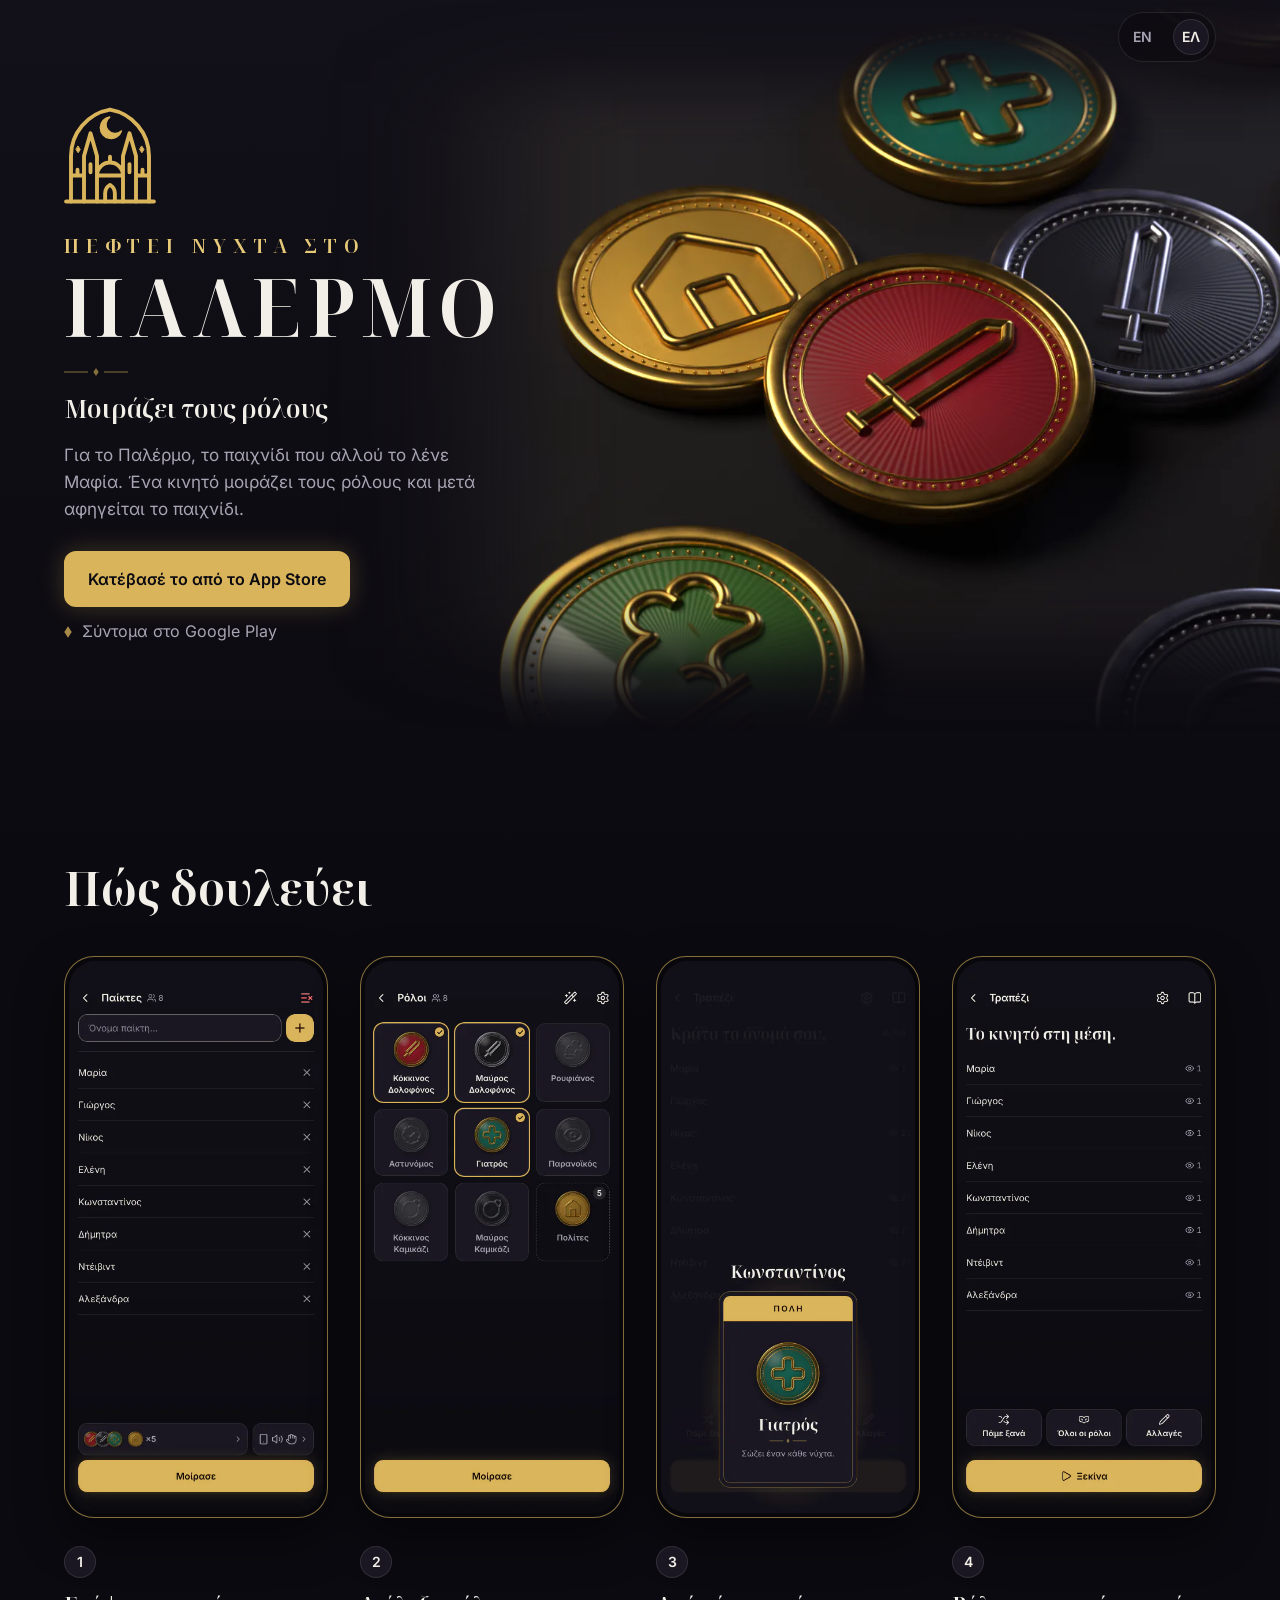
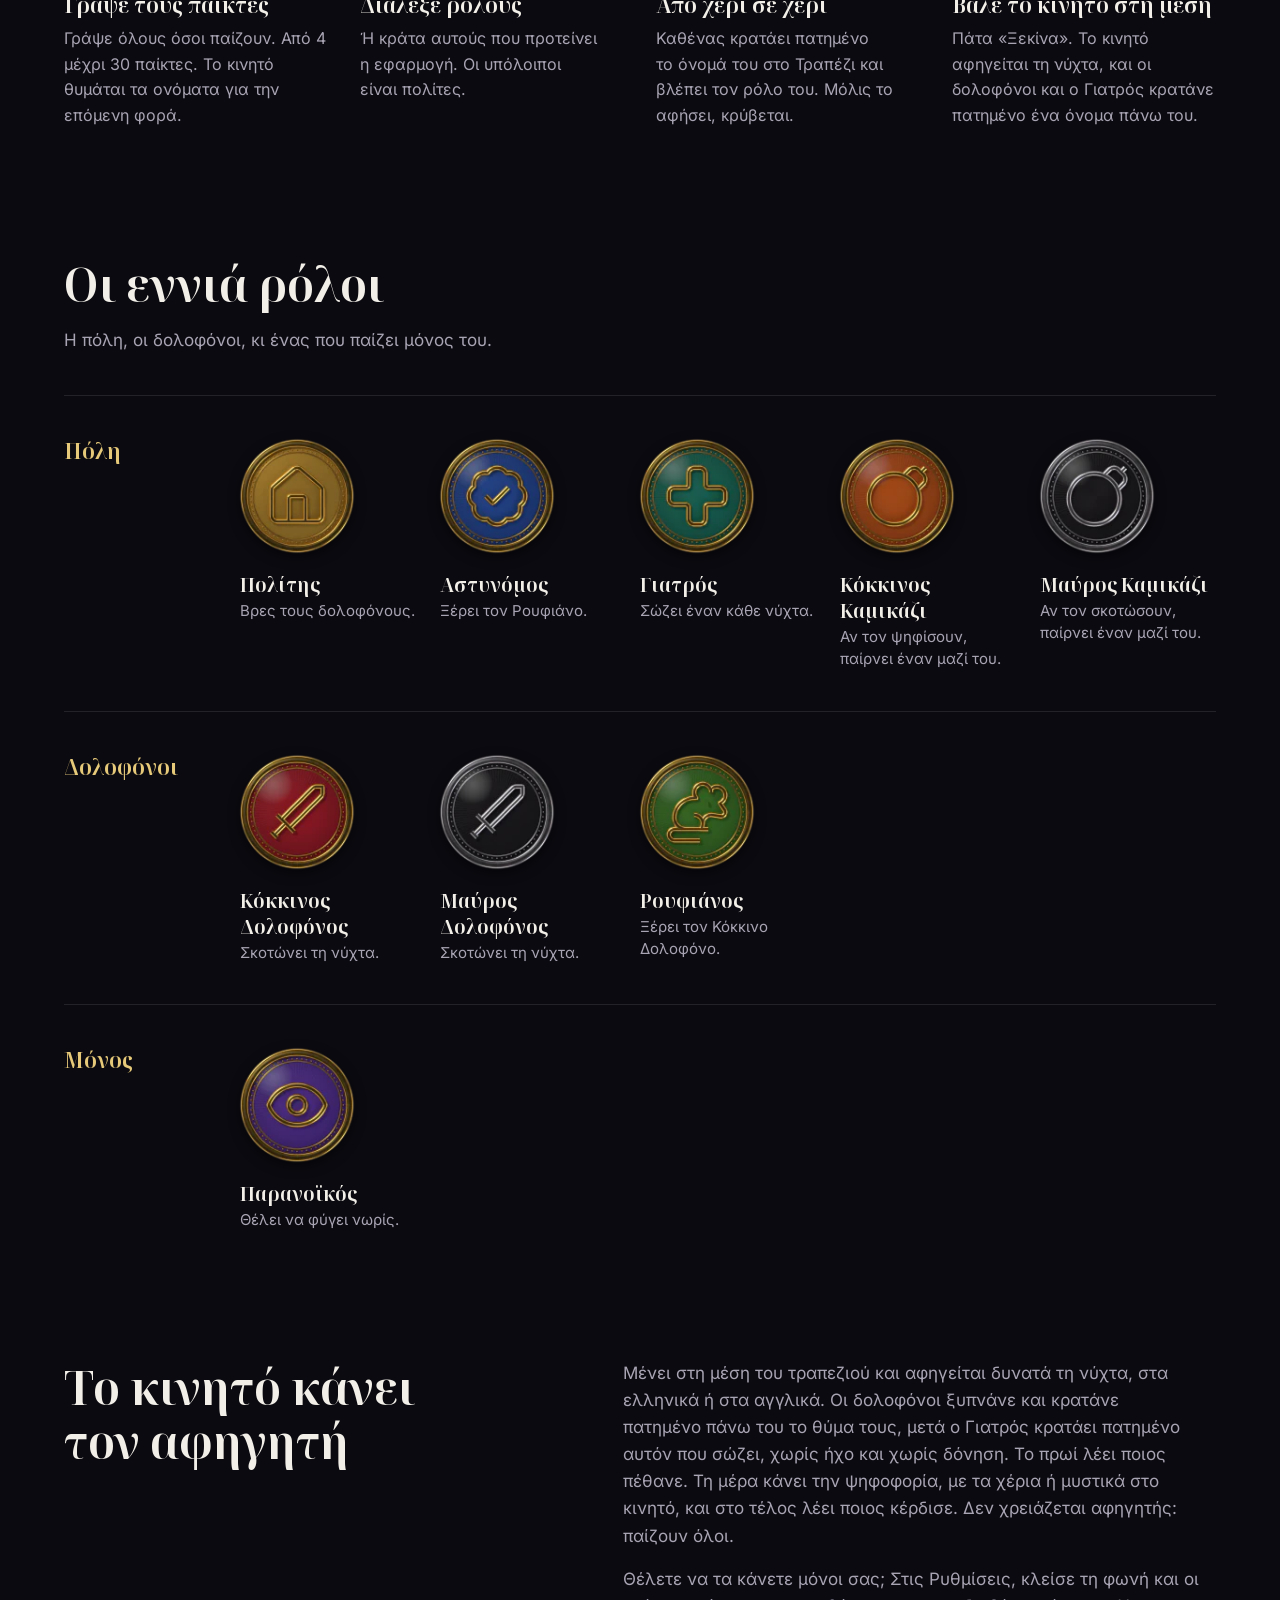
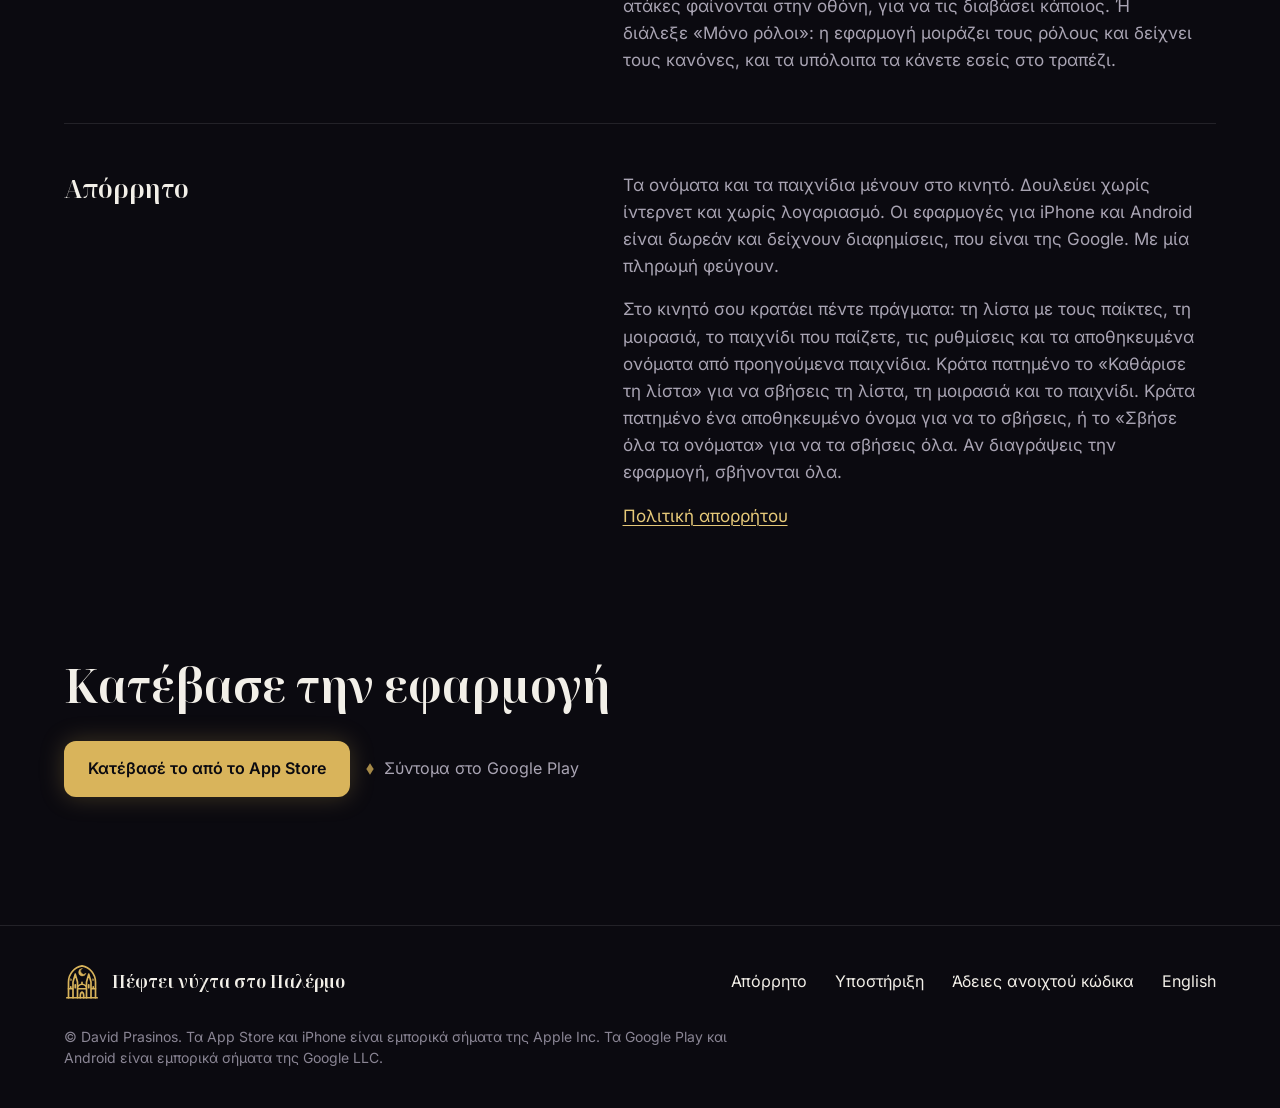
==== commit dab9d7e8: "Update the site" ====
--- a/el/index.html
+++ b/el/index.html
@@ -1,35 +1,35 @@
 <!doctype html>
-<!-- Built by scripts/build-site.mjs from site/src/. Edit the source and run npm run site:build. -->
+<!-- Built by scripts/build-site.mjs. Edit its sources, never this file, and run npm run site:build. -->
 <html lang="el">
   <head>
     <meta charset="utf-8" />
     <meta name="viewport" content="width=device-width, initial-scale=1" />
-    <title>Πέφτει νύχτα στο Παλέρμο: η εφαρμογή που μοιράζει τους ρόλους</title>
-    <meta name="description" content="Η εφαρμογή μοιράζει τους κρυφούς ρόλους για το Παλέρμο, το παιχνίδι που αλλού το λένε Μαφία. Ένα κινητό για όλη την παρέα. Χωρίς ίντερνετ, χωρίς λογαριασμό, χωρίς διαφημίσεις." />
+    <title>Πέφτει νύχτα στο Παλέρμο: η εφαρμογή που μοιράζει τους ρόλους και κάνει τον αφηγητή</title>
+    <meta name="description" content="Η εφαρμογή μοιράζει τους κρυφούς ρόλους για το Παλέρμο, το παιχνίδι που αλλού το λένε Μαφία, και αφηγείται το παιχνίδι. Ένα κινητό για όλη την παρέα. Χωρίς ίντερνετ, χωρίς λογαριασμό." />
     <meta name="theme-color" content="#121018" />
     <meta name="color-scheme" content="dark" />
 
-    <link rel="canonical" href="https://prasinosdavid.github.io/palermo/el/" />
-    <link rel="alternate" hreflang="en" href="https://prasinosdavid.github.io/palermo/" />
-    <link rel="alternate" hreflang="el" href="https://prasinosdavid.github.io/palermo/el/" />
-    <link rel="alternate" hreflang="x-default" href="https://prasinosdavid.github.io/palermo/" />
+    <link rel="canonical" href="https://prasinosdavid.github.io/Palermo-site/el/" />
+    <link rel="alternate" hreflang="en" href="https://prasinosdavid.github.io/Palermo-site/" />
+    <link rel="alternate" hreflang="el" href="https://prasinosdavid.github.io/Palermo-site/el/" />
+    <link rel="alternate" hreflang="x-default" href="https://prasinosdavid.github.io/Palermo-site/" />
 
     <meta property="og:type" content="website" />
     <meta property="og:site_name" content="Πέφτει νύχτα στο Παλέρμο" />
-    <meta property="og:title" content="Πέφτει νύχτα στο Παλέρμο: η εφαρμογή που μοιράζει τους ρόλους" />
-    <meta property="og:description" content="Η εφαρμογή μοιράζει τους κρυφούς ρόλους για το Παλέρμο, το παιχνίδι που αλλού το λένε Μαφία. Ένα κινητό για όλη την παρέα. Χωρίς ίντερνετ, χωρίς λογαριασμό, χωρίς διαφημίσεις." />
-    <meta property="og:url" content="https://prasinosdavid.github.io/palermo/el/" />
+    <meta property="og:title" content="Πέφτει νύχτα στο Παλέρμο: η εφαρμογή που μοιράζει τους ρόλους και κάνει τον αφηγητή" />
+    <meta property="og:description" content="Η εφαρμογή μοιράζει τους κρυφούς ρόλους για το Παλέρμο, το παιχνίδι που αλλού το λένε Μαφία, και αφηγείται το παιχνίδι. Ένα κινητό για όλη την παρέα. Χωρίς ίντερνετ, χωρίς λογαριασμό." />
+    <meta property="og:url" content="https://prasinosdavid.github.io/Palermo-site/el/" />
     <meta property="og:locale" content="el_GR" />
     <meta property="og:locale:alternate" content="en_US" />
-    <meta property="og:image" content="https://prasinosdavid.github.io/palermo/assets/share-el.jpg" />
+    <meta property="og:image" content="https://prasinosdavid.github.io/Palermo-site/assets/share-el.jpg" />
     <meta property="og:image:type" content="image/jpeg" />
     <meta property="og:image:width" content="1200" />
     <meta property="og:image:height" content="630" />
     <meta property="og:image:alt" content="Μετάλλια ρόλων από σμάλτο και χρυσό πάνω σε σκοτεινό τραπέζι, δίπλα στο έμβλημα και το όνομα «Πέφτει νύχτα στο Παλέρμο»." />
     <meta name="twitter:card" content="summary_large_image" />
-    <meta name="twitter:title" content="Πέφτει νύχτα στο Παλέρμο: η εφαρμογή που μοιράζει τους ρόλους" />
-    <meta name="twitter:description" content="Η εφαρμογή μοιράζει τους κρυφούς ρόλους για το Παλέρμο, το παιχνίδι που αλλού το λένε Μαφία. Ένα κινητό για όλη την παρέα. Χωρίς ίντερνετ, χωρίς λογαριασμό, χωρίς διαφημίσεις." />
-    <meta name="twitter:image" content="https://prasinosdavid.github.io/palermo/assets/share-el.jpg" />
+    <meta name="twitter:title" content="Πέφτει νύχτα στο Παλέρμο: η εφαρμογή που μοιράζει τους ρόλους και κάνει τον αφηγητή" />
+    <meta name="twitter:description" content="Η εφαρμογή μοιράζει τους κρυφούς ρόλους για το Παλέρμο, το παιχνίδι που αλλού το λένε Μαφία, και αφηγείται το παιχνίδι. Ένα κινητό για όλη την παρέα. Χωρίς ίντερνετ, χωρίς λογαριασμό." />
+    <meta name="twitter:image" content="https://prasinosdavid.github.io/Palermo-site/assets/share-el.jpg" />
     <meta name="twitter:image:alt" content="Μετάλλια ρόλων από σμάλτο και χρυσό πάνω σε σκοτεινό τραπέζι, δίπλα στο έμβλημα και το όνομα «Πέφτει νύχτα στο Παλέρμο»." />
 
     <link rel="icon" href="../assets/favicon.svg" type="image/svg+xml" />
@@ -105,9 +105,9 @@
               <path d="M32 0L34.6 4L32 8L29.4 4Z" fill="currentColor" />
             </svg>
             <p class="tagline">Μοιράζει τους ρόλους</p>
-            <p class="lede">Για το Παλέρμο, το παιχνίδι που αλλού το λένε Μαφία. Ένα κινητό για όλη την παρέα.</p>
+            <p class="lede">Για το Παλέρμο, το παιχνίδι που αλλού το λένε Μαφία. Ένα κινητό μοιράζει τους ρόλους και μετά αφηγείται το παιχνίδι.</p>
             <ul class="stores" role="list" aria-label="Πού θα βρεις την εφαρμογή">
-              <li class="soon">Σύντομα στο App Store</li>
+              <li><a href="https://apps.apple.com/app/id6820111963">Κατέβασέ το από το App Store</a></li>
               <li class="soon">Σύντομα στο Google Play</li>
             </ul>
           </div>
@@ -121,34 +121,33 @@
         <ol class="beats" role="list">
           <li class="beat">
             <figure class="phone">
-              <img src="../assets/img/shot-el-players-440.webp" srcset="../assets/img/shot-el-players-440.webp 440w, ../assets/img/shot-el-players-880.webp 880w" sizes="(min-width: 1280px) 264px, (min-width: 1040px) 22vw, (min-width: 700px) 224px, 40vw" width="880" height="1912" alt="Η οθόνη «Παίκτες»: οκτώ ονόματα σε λίστα και το κουμπί «Συνέχεια · 8 παίκτες»." loading="lazy" decoding="async" />
+              <img src="../assets/img/shot-el-players-440.webp" srcset="../assets/img/shot-el-players-440.webp 440w, ../assets/img/shot-el-players-880.webp 880w" sizes="(min-width: 1280px) 264px, (min-width: 1040px) 22vw, (min-width: 700px) 224px, 40vw" width="880" height="1912" alt="Η οθόνη «Παίκτες»: οκτώ ονόματα σε λίστα, από κάτω οι ρόλοι και οι ρυθμίσεις σε εικονίδια, και το κουμπί «Μοίρασε»." loading="lazy" decoding="async" />
             </figure>
             <h3>Γράψε τους παίκτες</h3>
             <p>
-              Γράψε όλους όσοι παίζουν, και τον αφηγητή. Από 4 μέχρι 30 παίκτες. Το κινητό θυμάται τα ονόματα για την
-              επόμενη φορά.
+              Γράψε όλους όσοι παίζουν. Από 4 μέχρι 30 παίκτες. Το κινητό θυμάται τα ονόματα για την επόμενη φορά.
             </p>
           </li>
           <li class="beat">
             <figure class="phone">
-              <img src="../assets/img/shot-el-roles-440.webp" srcset="../assets/img/shot-el-roles-440.webp 440w, ../assets/img/shot-el-roles-880.webp 880w" sizes="(min-width: 1280px) 264px, (min-width: 1040px) 22vw, (min-width: 700px) 224px, 40vw" width="880" height="1912" alt="Η οθόνη «Ρόλοι»: ένας διακόπτης δίπλα σε κάθε ρόλο." loading="lazy" decoding="async" />
+              <img src="../assets/img/shot-el-roles-440.webp" srcset="../assets/img/shot-el-roles-440.webp 440w, ../assets/img/shot-el-roles-880.webp 880w" sizes="(min-width: 1280px) 264px, (min-width: 1040px) 22vw, (min-width: 700px) 224px, 40vw" width="880" height="1912" alt="Η οθόνη «Ρόλοι»: οι εννιά ρόλοι σε τρεις σειρές, με χρώμα όσοι μπαίνουν στο παιχνίδι." loading="lazy" decoding="async" />
             </figure>
             <h3>Διάλεξε ρόλους</h3>
             <p>Ή κράτα αυτούς που προτείνει η εφαρμογή. Οι υπόλοιποι είναι πολίτες.</p>
           </li>
           <li class="beat">
             <figure class="phone">
-              <img src="../assets/img/shot-el-hold-440.webp" srcset="../assets/img/shot-el-hold-440.webp 440w, ../assets/img/shot-el-hold-880.webp 880w" sizes="(min-width: 1280px) 264px, (min-width: 1040px) 22vw, (min-width: 700px) 224px, 40vw" width="880" height="1912" alt="Μια κάρτα ρόλου ανοιχτή: ο Γιατρός, με τη φράση «Σώζει έναν κάθε νύχτα.»" loading="lazy" decoding="async" />
+              <img src="../assets/img/shot-el-hold-440.webp" srcset="../assets/img/shot-el-hold-440.webp 440w, ../assets/img/shot-el-hold-880.webp 880w" sizes="(min-width: 1280px) 264px, (min-width: 1040px) 22vw, (min-width: 700px) 224px, 40vw" width="880" height="1912" alt="Κάποιος κρατάει πατημένο το όνομά του στο Τραπέζι, και η κάρτα του είναι ανοιχτή πάνω από τη λίστα: ο Γιατρός, με τη φράση «Σώζει έναν κάθε νύχτα.»" loading="lazy" decoding="async" />
             </figure>
             <h3>Από χέρι σε χέρι</h3>
-            <p>Καθένας κρατάει πατημένη την κάρτα και βλέπει τον ρόλο του. Μόλις την αφήσει, κρύβεται.</p>
+            <p>Καθένας κρατάει πατημένο το όνομά του στο Τραπέζι και βλέπει τον ρόλο του. Μόλις το αφήσει, κρύβεται.</p>
           </li>
           <li class="beat">
             <figure class="phone">
-              <img src="../assets/img/shot-el-table-440.webp" srcset="../assets/img/shot-el-table-440.webp 440w, ../assets/img/shot-el-table-880.webp 880w" sizes="(min-width: 1280px) 264px, (min-width: 1040px) 22vw, (min-width: 700px) 224px, 40vw" width="880" height="1912" alt="Η οθόνη «Τραπέζι»: τα οκτώ ονόματα χωρίς κανέναν ρόλο, πάνω από το κουμπί «Πάμε ξανά»." loading="lazy" decoding="async" />
+              <img src="../assets/img/shot-el-table-440.webp" srcset="../assets/img/shot-el-table-440.webp 440w, ../assets/img/shot-el-table-880.webp 880w" sizes="(min-width: 1280px) 264px, (min-width: 1040px) 22vw, (min-width: 700px) 224px, 40vw" width="880" height="1912" alt="Η οθόνη «Τραπέζι»: τα οκτώ ονόματα χωρίς κανέναν ρόλο, με ένα μάτι δίπλα στο καθένα, πάνω από το κουμπί «Ξεκίνα»." loading="lazy" decoding="async" />
             </figure>
-            <h3>Άσε το κινητό και ξεκίνα</h3>
-            <p>Για άλλο παιχνίδι, κράτα πατημένο το «Πάμε ξανά».</p>
+            <h3>Βάλε το κινητό στη μέση</h3>
+            <p>Πάτα «Ξεκίνα». Το κινητό αφηγείται τη νύχτα, και οι δολοφόνοι και ο Γιατρός κρατάνε πατημένο ένα όνομα πάνω του.</p>
           </li>
         </ol>
       </section>
@@ -232,7 +231,7 @@
                 <img src="../assets/img/role-paranoid-128.webp" srcset="../assets/img/role-paranoid-128.webp 128w, ../assets/img/role-paranoid-256.webp 256w" sizes="(min-width: 700px) 120px, 72px" width="256" height="256" alt="" loading="lazy" decoding="async" />
                 <p>
                   <strong class="coin-name">Παρανοϊκός</strong>
-                  <span class="coin-line">Θέλει να τον ψηφίσουν.</span>
+                  <span class="coin-line">Θέλει να φύγει νωρίς.</span>
                 </p>
               </li>
             </ul>
@@ -240,23 +239,35 @@
         </div>
       </section>
 
-      <section class="section wrap" aria-labelledby="not">
+      <section class="section wrap" aria-labelledby="game">
         <div class="stance">
-          <h2 id="not">Τι δεν κάνει η εφαρμογή</h2>
+          <h2 id="game">Το κινητό κάνει τον αφηγητή</h2>
           <div class="stance-text">
             <p>
-              Μοιράζει τους ρόλους και δείχνει τους κανόνες. Δεν αφηγείται, δεν χρονομετράει, δεν μετράει ψήφους και δεν
-              βγάζει νικητή. Το παιχνίδι το παίζει η παρέα.
+              Μένει στη μέση του τραπεζιού και αφηγείται δυνατά τη νύχτα, στα ελληνικά ή στα αγγλικά. Οι δολοφόνοι ξυπνάνε
+              και κρατάνε πατημένο πάνω του το θύμα τους, μετά ο Γιατρός κρατάει πατημένο αυτόν που σώζει, χωρίς ήχο και
+              χωρίς δόνηση. Το πρωί λέει
+              ποιος πέθανε. Τη μέρα κάνει την ψηφοφορία, με τα χέρια ή μυστικά στο κινητό, και στο τέλος λέει ποιος κέρδισε.
+              Δεν χρειάζεται αφηγητής: παίζουν όλοι.
+            </p>
+            <p>
+              Θέλετε να τα κάνετε μόνοι σας; Στις Ρυθμίσεις, κλείσε τη φωνή και οι ατάκες φαίνονται στην οθόνη,
+              για να τις διαβάσει κάποιος. Ή διάλεξε «Μόνο ρόλοι»: η εφαρμογή μοιράζει τους ρόλους και
+              δείχνει τους κανόνες, και τα υπόλοιπα τα κάνετε εσείς στο τραπέζι.
             </p>
           </div>
         </div>
         <div class="stance">
           <h3>Απόρρητο</h3>
           <div class="stance-text">
-            <p>Η εφαρμογή δεν μαζεύει και δεν στέλνει τίποτα πουθενά. Δουλεύει χωρίς ίντερνετ, χωρίς λογαριασμό και χωρίς διαφημίσεις.</p>
-            <p>
-              Στο κινητό σου κρατάει τρία πράγματα: τη λίστα με τους παίκτες, τη μοιρασιά και τα αποθηκευμένα ονόματα από
-              προηγούμενα παιχνίδια. Κράτα πατημένο το «Καθάρισε τη λίστα» για να σβήσεις τη λίστα και τη μοιρασιά.
+            <p>
+              Τα ονόματα και τα παιχνίδια μένουν στο κινητό. Δουλεύει χωρίς ίντερνετ και χωρίς λογαριασμό. Οι εφαρμογές για iPhone και Android
+              είναι δωρεάν και δείχνουν διαφημίσεις, που είναι της Google. Με μία πληρωμή φεύγουν.
+            </p>
+            <p>
+              Στο κινητό σου κρατάει πέντε πράγματα: τη λίστα με τους παίκτες, τη μοιρασιά, το παιχνίδι που παίζετε, τις
+              ρυθμίσεις και τα αποθηκευμένα ονόματα από προηγούμενα παιχνίδια. Κράτα πατημένο το «Καθάρισε τη λίστα» για
+              να σβήσεις τη λίστα, τη μοιρασιά και το παιχνίδι.
               Κράτα πατημένο ένα αποθηκευμένο όνομα για να το σβήσεις, ή το «Σβήσε όλα τα ονόματα» για να τα σβήσεις
               όλα. Αν διαγράψεις την εφαρμογή, σβήνονται όλα.
             </p>
@@ -268,7 +279,7 @@
       <section class="section wrap closing" aria-labelledby="closing">
         <h2 id="closing">Κατέβασε την εφαρμογή</h2>
         <ul class="stores" role="list" aria-label="Πού θα βρεις την εφαρμογή">
-          <li class="soon">Σύντομα στο App Store</li>
+          <li><a href="https://apps.apple.com/app/id6820111963">Κατέβασέ το από το App Store</a></li>
           <li class="soon">Σύντομα στο Google Play</li>
         </ul>
       </section>
